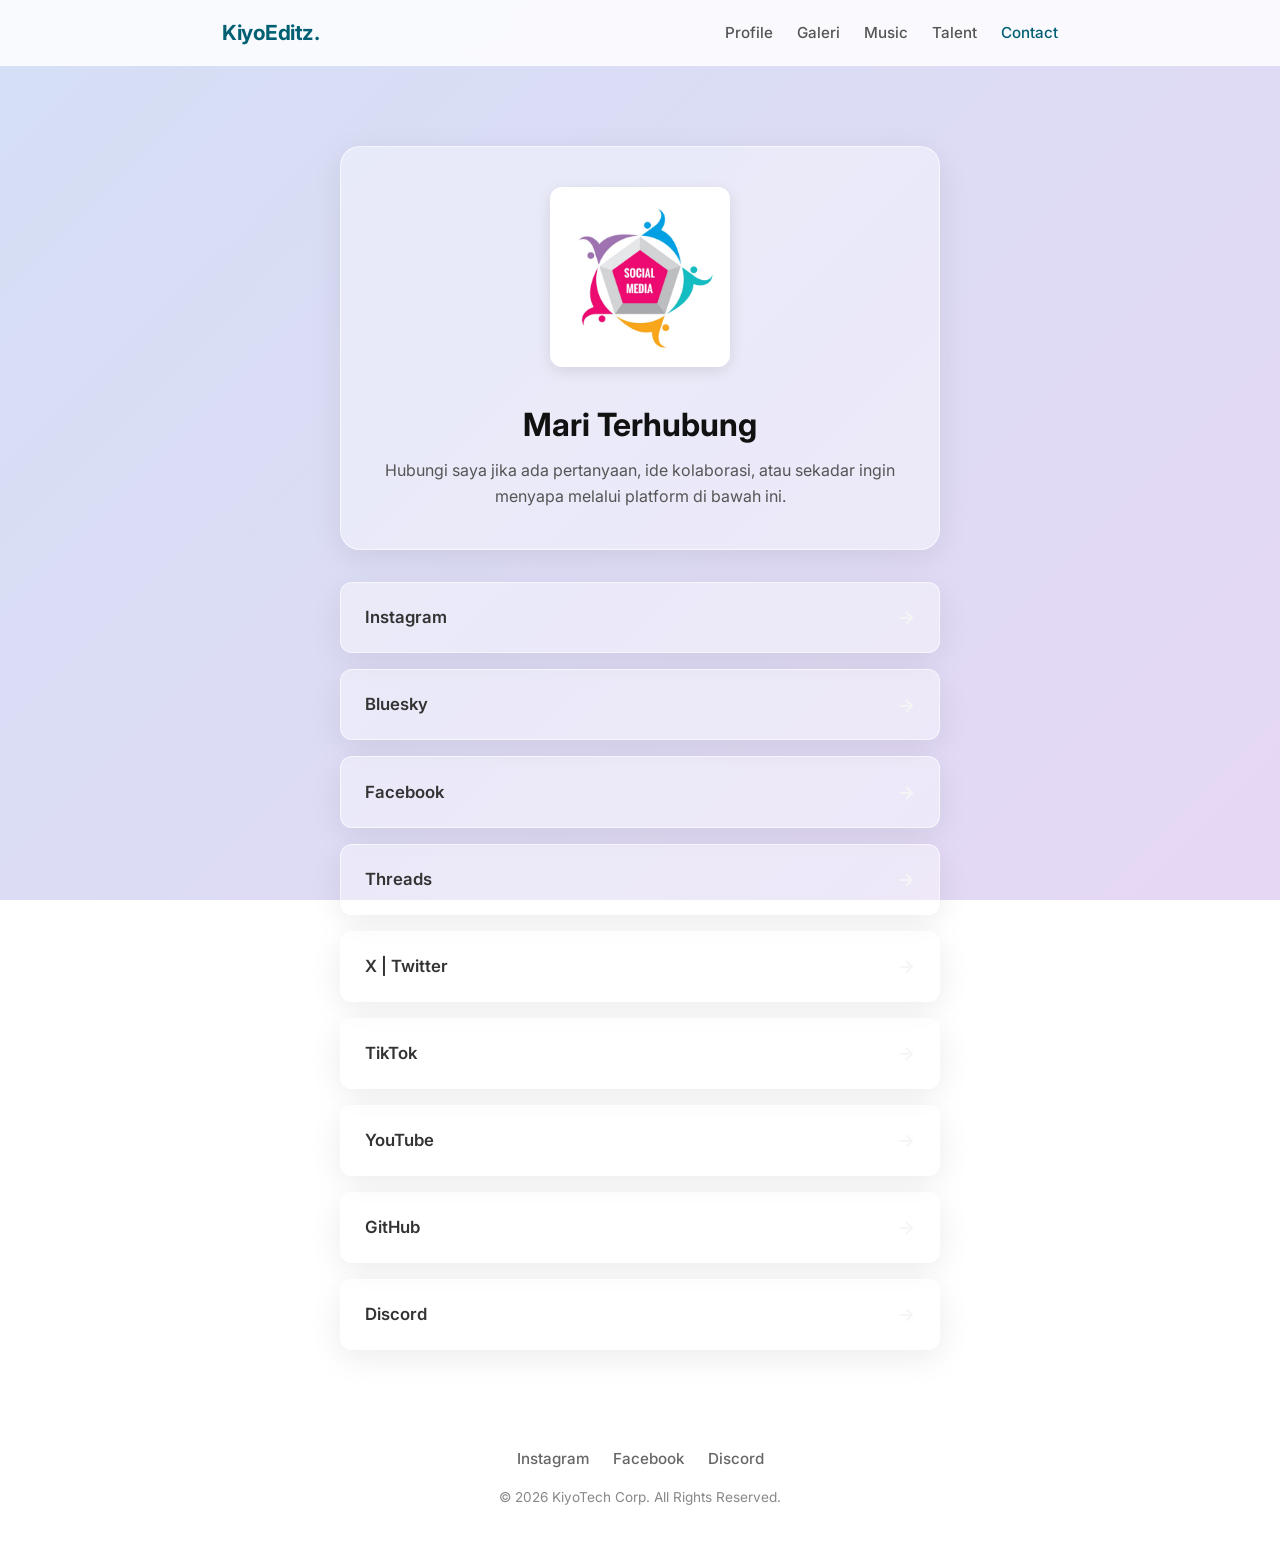
==== contact.html @ 49814f77 "Initial commit" ====
<!DOCTYPE html>
<html lang="id">
<head>
    <meta charset="UTF-8">
    <meta name="viewport" content="width=device-width, initial-scale=1.0">
    <link rel="icon" href="thumbnail.jpg?v=2" sizes="32x32" type="image/png">
    <link rel="stylesheet" href="style1.css">
    <link rel="stylesheet" href="contact.css">
    <link href="https://fonts.googleapis.com/css2?family=Inter:wght@300;400;500;600;700&display=swap" rel="stylesheet">
    <title>Contact | Abi Andriansyah</title>
</head>
<body>
    
    <nav class="navbar">
        <div class="nav-container">
            <span class="logo">KiyoEditz.</span>
            <ul class="nav-links">
                <li><a href="index1.html">Profile</a></li>
                <li><a href="galeri.html">Galeri</a></li>
                <li><a href="music.html">Music</a></li>
                <li><a href="talent.html">Talent</a></li>
                <li><a href="contact.html" class="active">Contact</a></li>   
            </ul>
        </div>
    </nav>

    <main class="container">
        <section class="contact-section fade-in">
            
            <div class="contact-header glass-effect">
                <img src="sosmed.jpg" alt="Social Media Banner" class="contact-banner" onerror="this.style.display='none'"> 
                
                <h1 class="section-title">Mari Terhubung</h1>
                <p class="section-subtitle">Hubungi saya jika ada pertanyaan, ide kolaborasi, atau sekadar ingin menyapa melalui platform di bawah ini.</p>
            </div>

            <div class="social-grid">
                
                <a href="https://www.instagram.com/kiyoeditz" target="_blank" class="social-card glass-effect instagram">
                    <span class="platform-name">Instagram</span>
                    <span class="arrow">→</span>
                </a>

                <a href="https://bsky.app/profile/kiyoeditz.bsky.social" target="_blank" class="social-card glass-effect bluesky">
                    <span class="platform-name">Bluesky</span>
                    <span class="arrow">→</span>
                </a>

                <a href="https://www.facebook.com/profile.php?id=100077102250480&mibextid=ZbWKwL" target="_blank" class="social-card glass-effect facebook">
                    <span class="platform-name">Facebook</span>
                    <span class="arrow">→</span>
                </a>

                <a href="https://www.threads.net/@kiyoeditz?hl=id" target="_blank" class="social-card glass-effect threads">
                    <span class="platform-name">Threads</span>
                    <span class="arrow">→</span>
                </a>

                <a href="https://x.com/Kiyo_Editz" target="_blank" class="social-card glass-effect x-twitter">
                    <span class="platform-name">X | Twitter</span>
                    <span class="arrow">→</span>
                </a>

                <a href="https://vt.tiktok.com/ZSjAC2k5x/" target="_blank" class="social-card glass-effect tiktok">
                    <span class="platform-name">TikTok</span>
                    <span class="arrow">→</span>
                </a>

                <a href="https://youtube.com/@kiyo_editz?si=ZFzdmehe8snTEIBn" target="_blank" class="social-card glass-effect youtube">
                    <span class="platform-name">YouTube</span>
                    <span class="arrow">→</span>
                </a>

                <a href="https://github.com/KiyoEditz/" target="_blank" class="social-card glass-effect github">
                    <span class="platform-name">GitHub</span>
                    <span class="arrow">→</span>
                </a>

                <a href="https://discord.com/users/813365850979041302" target="_blank" class="social-card glass-effect discord">
                    <span class="platform-name">Discord</span>
                    <span class="arrow">→</span>
                </a>

            </div>
        </section>
    </main>

    <footer class="footer fade-in delay-1">
        <div class="social-links">
            <a href="https://www.instagram.com/kiyoeditz" class="social-btn">Instagram</a>
            <a href="https://www.facebook.com/profile.php?id=100077102250480&mibextid=ZbWKwL" class="social-btn">Facebook</a>
            <a href="https://discord.com/users/813365850979041302" class="social-btn">Discord</a>
        </div>
        <p>© 2026 KiyoTech Corp. All Rights Reserved.</p>
    </footer>

</body>
</html>
---- style1.css ----
/* Reset dan Dasar */
* {
    margin: 0;
    padding: 0;
    box-sizing: border-box;
}

body {
    font-family: 'Inter', sans-serif;
    /* Gradien sedikit diperdalam (biru-ungu pastel) agar efek kaca terlihat tembus pandang */
    background: linear-gradient(135deg, #d4dff5 0%, #e6d8f5 100%);
    color: #333333;
    line-height: 1.6;
    display: flex;
    flex-direction: column;
    min-height: 100vh;
    background-attachment: fixed; 
}

/* --- KELAS UTAMA UNTUK EFEK GLASS --- */
.glass-effect {
    /* Opacity putih dikurangi dari 0.7 ke 0.4 agar lebih tembus pandang */
    background: rgba(255, 255, 255, 0.4); 
    backdrop-filter: blur(12px) saturate(180%);
    -webkit-backdrop-filter: blur(12px) saturate(180%);
    border: 1px solid rgba(255, 255, 255, 0.6);
    box-shadow: 0 8px 32px rgba(0, 0, 0, 0.08);
    transition: transform 0.3s ease, box-shadow 0.3s ease;
}

.glass-effect:hover {
    transform: translateY(-5px); 
    box-shadow: 0 12px 40px rgba(0, 0, 0, 0.12); 
}

/* Navigasi Minimalis (Juga diberi sedikit efek glass) */
.navbar {
    background: rgba(255, 255, 255, 0.85);
    backdrop-filter: blur(10px);
    border-bottom: 1px solid rgba(255, 255, 255, 0.3);
    position: sticky;
    top: 0;
    z-index: 100;
}

.nav-container {
    max-width: 900px;
    margin: 0 auto;
    display: flex;
    justify-content: space-between;
    align-items: center;
    padding: 1rem 2rem;
}

.logo {
    font-weight: 700;
    font-size: 1.3rem;
    /* Menggunakan warna aksen teal tua */
    color: #005f73; 
    letter-spacing: -0.5px;
}

.nav-links {
    list-style: none;
    display: flex;
    gap: 1.5rem;
}

.nav-links a {
    text-decoration: none;
    color: #555;
    font-size: 0.95rem;
    font-weight: 500;
    transition: color 0.3s ease;
    position: relative;
}

/* Aksen warna saat hover */
.nav-links a:hover, .nav-links a.active {
    color: #005f73; /* Warna aksen */
}

/* Kontainer Utama */
.container {
    max-width: 800px;
    margin: 4rem auto;
    padding: 0 2rem;
    flex: 1;
}

/* Bagian CV / Header */
/* Menambahkan class glass-effect di sini */
.cv-header {
    display: flex;
    align-items: center;
    gap: 2rem;
    padding: 2.5rem;
    border-radius: 20px; /* Radius lebih tumpul agar terlihat modern */
}

.profile-img {
    width: 120px;
    height: 120px;
    border-radius: 50%;
    object-fit: cover;
    /* Memberi border putih di sekeliling foto agar kontras dengan kaca */
    border: 4px solid rgba(255, 255, 255, 0.8);
    box-shadow: 0 4px 15px rgba(0, 0, 0, 0.1);
}

.profile-info h1 {
    font-size: 2.2rem;
    font-weight: 700;
    color: #222;
    margin-bottom: 0.2rem;
    letter-spacing: -0.5px;
}

.role {
    font-size: 1.1rem;
    font-weight: 400;
    color: #005f73; /* Warna aksen pada role */
    margin-bottom: 1.2rem;
}

/* Keahlian (Skills Badges) */
.skills-container {
    display: flex;
    flex-wrap: wrap;
    gap: 0.6rem;
}

.skill-badge {
    /* Badge dibuat sedikit transparan juga */
    background-color: rgba(255, 255, 255, 0.6);
    border: 1px solid rgba(0, 95, 115, 0.2);
    color: #005f73;
    font-size: 0.85rem;
    padding: 0.5rem 1rem;
    border-radius: 30px;
    font-weight: 600;
    transition: all 0.3s ease;
}

.skill-badge:hover {
    background-color: #005f73;
    color: white;
    border-color: #005f73;
}

/* Quotes Section */
.quotes-section {
    margin-top: 3rem;
    text-align: center;
}

/* Menambahkan class glass-effect di sini */
.quote-box {
    padding: 2.5rem;
    border-radius: 16px;
    /* Mengganti border kiri hitam menjadi warna aksen */
    border-left: 4px solid #005f73;
    margin-bottom: 2rem;
    text-align: left;
}

.typing-container {
    font-size: 1.1rem;
    color: #444;
    min-height: 1.5rem;
    margin-bottom: 1rem;
    font-weight: 500;
}

.delay-text {
    font-style: italic;
    color: #666;
    font-weight: 400;
}

/* Tombol Aksi */
.action-btn {
    display: inline-block;
    text-decoration: none;
    color: #fff;
    /* Menggunakan warna aksen, bukan hitam */
    background: linear-gradient(135deg, #005f73 0%, #0a9396 100%);
    padding: 0.8rem 2rem;
    border-radius: 50px;
    font-size: 1rem;
    font-weight: 600;
    box-shadow: 0 4px 15px rgba(0, 95, 115, 0.3);
    transition: transform 0.2s ease, box-shadow 0.2s ease;
}

.action-btn:hover {
    transform: translateY(-3px);
    box-shadow: 0 8px 25px rgba(0, 95, 115, 0.4);
}

/* Footer Minimalis */
.footer {
    text-align: center;
    padding: 2rem;
    background: rgba(255, 255, 255, 0.6);
    backdrop-filter: blur(10px);
    border-top: 1px solid rgba(255, 255, 255, 0.3);
    margin-top: auto;
}

.social-links {
    display: flex;
    justify-content: center;
    gap: 1.5rem;
    margin-bottom: 1rem;
}

.social-btn {
    text-decoration: none;
    color: #666;
    font-size: 0.95rem;
    font-weight: 500;
    transition: color 0.3s ease;
}

.social-btn:hover {
    color: #005f73;
}

.footer p {
    font-size: 0.85rem;
    color: #888;
}

/* ========================================= */
/* ANIMASI HALUS               */
/* ========================================= */
.fade-in {
    opacity: 0;
    transform: translateY(30px); /* Jarak muncul lebih jauh */
    animation: fadeInUp 1s cubic-bezier(0.2, 0.8, 0.2, 1) forwards;
}

.delay-1 { animation-delay: 0.3s; }
.delay-2 { animation-delay: 0.6s; }

@keyframes fadeInUp {
    to {
        opacity: 1;
        transform: translateY(0);
    }
}

/* ========================================= */
/* RESPONSIVE                  */
/* ========================================= */
@media (max-width: 768px) {
    .cv-header {
        flex-direction: column;
        text-align: center;
        padding: 2rem;
    }
    
    .profile-img {
        width: 100px;
        height: 100px;
    }

    .skills-container {
        justify-content: center;
    }

    .nav-container {
        flex-direction: column;
        gap: 1rem;
        padding: 1rem;
    }

    .nav-links {
        flex-wrap: wrap;
        justify-content: center;
        gap: 1rem;
    }
    
    .quote-box {
        padding: 1.5rem;
    }
}
---- contact.css ----
/* ========================================= */
/* CSS KHUSUS UNTUK HALAMAN CONTACT          */
/* ========================================= */

.contact-section {
    padding-top: 1rem;
    max-width: 600px; /* Dipersempit sedikit agar terlihat rapi seperti Linktree */
    margin: 0 auto;
}

/* --- Header Section --- */
.contact-header {
    text-align: center;
    padding: 2.5rem 2rem;
    border-radius: 20px;
    margin-bottom: 2rem;
}

.contact-banner {
    width: 100%;
    max-height: 180px;
    max-width: 180px;
    /* object-fit: cover;*/
    border-radius: 12px;
    margin-bottom: 1.5rem;
    box-shadow: 0 4px 15px rgba(0,0,0,0.1);
}

.section-title {
    font-size: 2rem;
    color: #111;
    font-weight: 700;
    margin-bottom: 0.5rem;
}

.section-subtitle {
    color: #555;
    font-size: 1rem;
    line-height: 1.6;
}

/* --- Grid Card Sosial Media --- */
.social-grid {
    display: flex;
    flex-direction: column;
    gap: 1rem;
}

/* Base style untuk Card */
.social-card {
    display: flex;
    justify-content: space-between;
    align-items: center;
    padding: 1.2rem 1.5rem;
    border-radius: 12px;
    text-decoration: none;
    color: #333;
    font-weight: 600;
    font-size: 1.05rem;
    /* Efek transisi yang sangat halus */
    transition: transform 0.3s ease, box-shadow 0.3s ease, color 0.3s ease;
}

/* Efek teks saat di hover */
.social-card:hover {
    background-color: #005f73;
    color: white;
    border-color: #005f73;
}

/* Animasi Panah Kanan */
.arrow {
    font-size: 1.2rem;
    color: whitesmoke;
    transition: transform 0.3s ease, color 0.3s ease;
}

.social-card:hover .arrow {
    transform: translateX(5px); /* Panah bergeser ke kanan saat di-hover */
    color: white;
}

/* --- Responsive Khusus Contact --- */
@media (max-width: 768px) {
    .contact-header {
        padding: 1.5rem;
    }
    
    .social-card {
        padding: 1rem 1.2rem;
    }
}
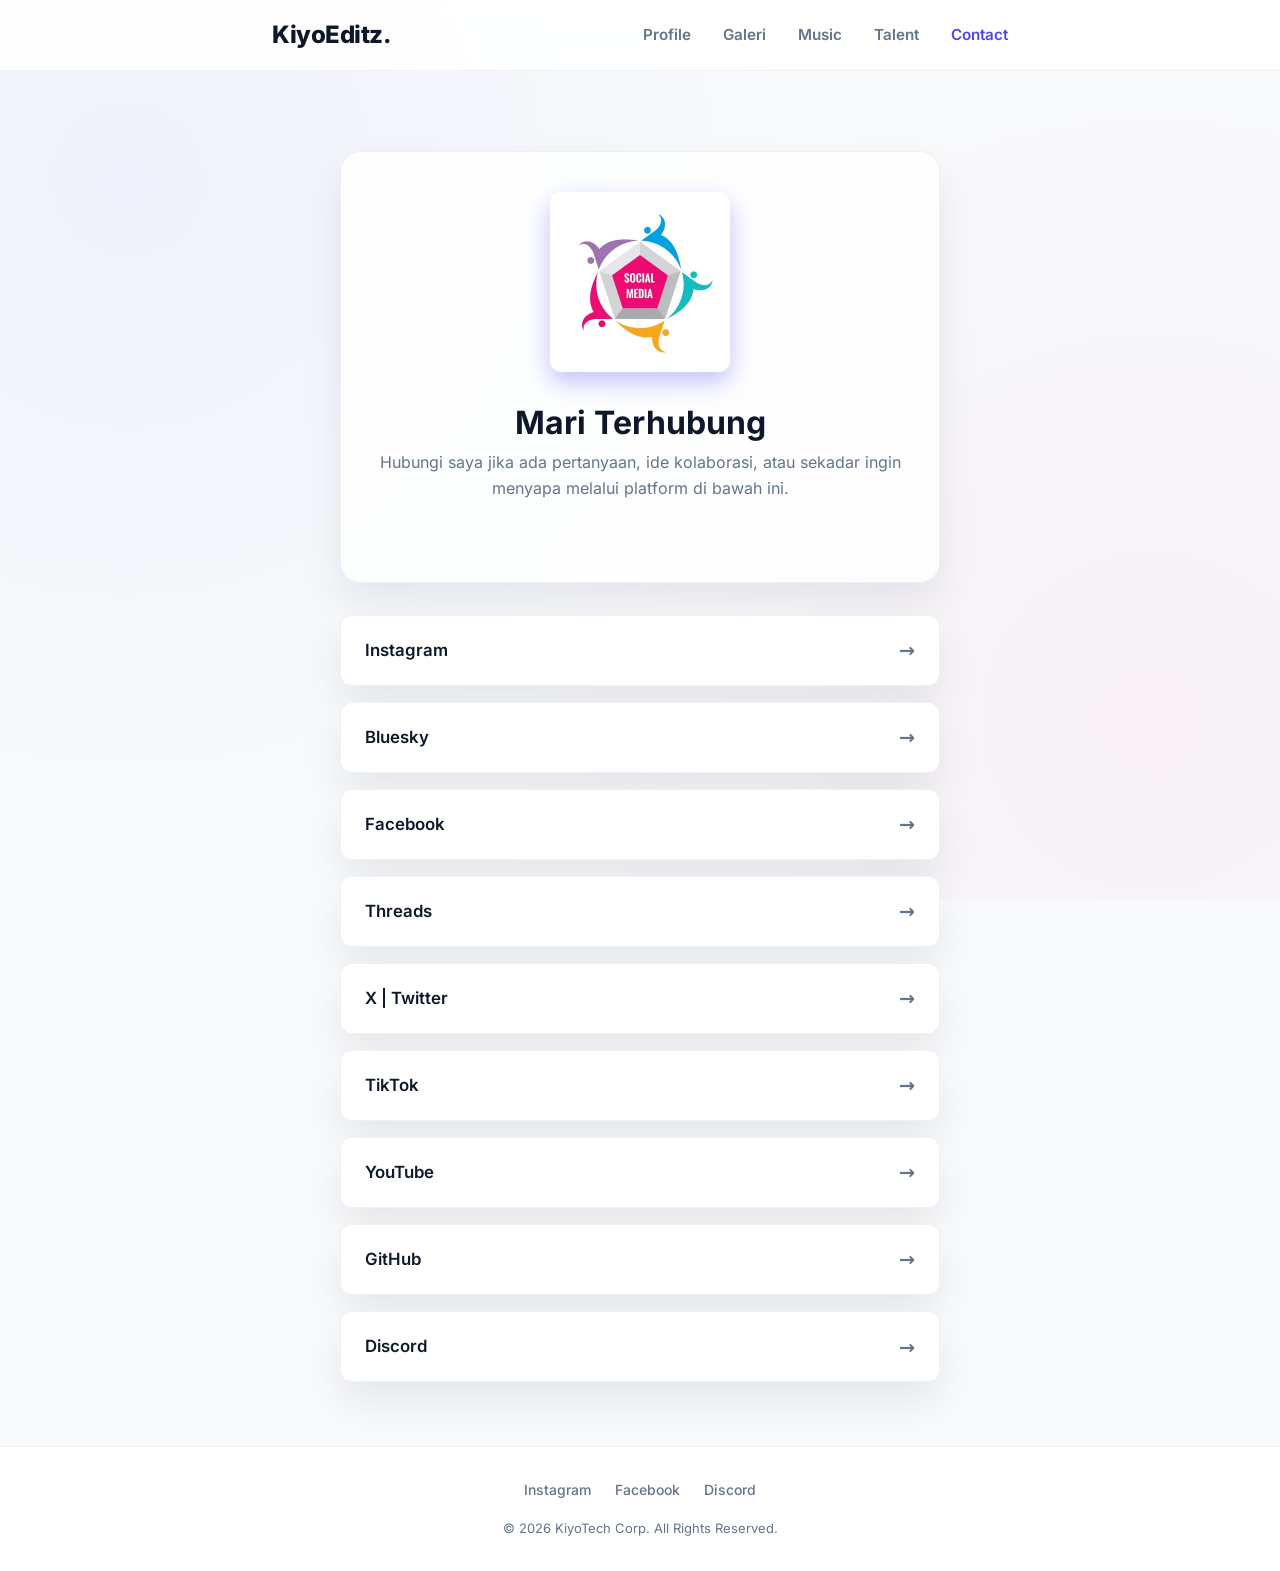
==== commit 3bca6988: "feat: overhaul website with custom design system, pages, and cloudflare config" ====
--- a/contact.html
+++ b/contact.html
@@ -3,82 +3,102 @@
 <head>
     <meta charset="UTF-8">
     <meta name="viewport" content="width=device-width, initial-scale=1.0">
-    <link rel="icon" href="thumbnail.jpg?v=2" sizes="32x32" type="image/png">
-    <link rel="stylesheet" href="style1.css">
-    <link rel="stylesheet" href="contact.css">
-    <link href="https://fonts.googleapis.com/css2?family=Inter:wght@300;400;500;600;700&display=swap" rel="stylesheet">
+    <meta name="theme-color" content="#F8FAFC">
+    <meta name="description" content="Hubungi Abi Andriansyah lewat Instagram, GitHub, Discord, dan platform lainnya.">
+    <link rel="icon" href="favicon.ico" sizes="any">
+    <link rel="icon" href="assets/img/favicon/favicon-32.png" type="image/png" sizes="32x32">
+    <link rel="apple-touch-icon" href="assets/img/favicon/apple-touch-icon.png">
+    <link rel="stylesheet" href="assets/css/tokens.css">
+    <link rel="stylesheet" href="assets/css/base.css">
+    <link rel="stylesheet" href="assets/css/contact.css">
     <title>Contact | Abi Andriansyah</title>
 </head>
 <body>
-    
-    <nav class="navbar">
-        <div class="nav-container">
-            <span class="logo">KiyoEditz.</span>
-            <ul class="nav-links">
-                <li><a href="index1.html">Profile</a></li>
-                <li><a href="galeri.html">Galeri</a></li>
-                <li><a href="music.html">Music</a></li>
-                <li><a href="talent.html">Talent</a></li>
-                <li><a href="contact.html" class="active">Contact</a></li>   
-            </ul>
-        </div>
-    </nav>
 
-    <main class="container">
+    <a class="skip-link" href="#main">Langsung ke konten</a>
+
+    <header class="site-header">
+        <!-- KEEP IN SYNC: profil/galeri/music/talent/contact -->
+        <nav class="navbar" aria-label="Navigasi utama">
+            <div class="nav-container">
+                <span class="logo">KiyoEditz.</span>
+                <ul class="nav-links">
+                    <li><a href="profil.html">Profile</a></li>
+                    <li><a href="galeri.html">Galeri</a></li>
+                    <li><a href="music.html">Music</a></li>
+                    <li><a href="talent.html">Talent</a></li>
+                    <li><a href="contact.html" class="active" aria-current="page">Contact</a></li>
+                </ul>
+            </div>
+        </nav>
+    </header>
+
+    <main class="container" id="main" tabindex="-1">
         <section class="contact-section fade-in">
-            
+
             <div class="contact-header glass-effect">
-                <img src="sosmed.jpg" alt="Social Media Banner" class="contact-banner" onerror="this.style.display='none'"> 
-                
+                <img src="assets/img/brand/sosmed.webp" width="360" height="360"
+                    alt="Ilustrasi banner media sosial" class="contact-banner" decoding="async">
+
                 <h1 class="section-title">Mari Terhubung</h1>
-                <p class="section-subtitle">Hubungi saya jika ada pertanyaan, ide kolaborasi, atau sekadar ingin menyapa melalui platform di bawah ini.</p>
+                <p class="section-subtitle">Hubungi saya jika ada pertanyaan, ide kolaborasi, atau sekadar ingin
+                    menyapa melalui platform di bawah ini.</p>
             </div>
 
             <div class="social-grid">
-                
-                <a href="https://www.instagram.com/kiyoeditz" target="_blank" class="social-card glass-effect instagram">
+
+                <a href="https://www.instagram.com/kiyoeditz" target="_blank" rel="noopener noreferrer"
+                    class="social-card glass-effect instagram">
                     <span class="platform-name">Instagram</span>
-                    <span class="arrow">→</span>
+                    <span class="arrow" aria-hidden="true">→</span>
                 </a>
 
-                <a href="https://bsky.app/profile/kiyoeditz.bsky.social" target="_blank" class="social-card glass-effect bluesky">
+                <a href="https://bsky.app/profile/kiyoeditz.bsky.social" target="_blank" rel="noopener noreferrer"
+                    class="social-card glass-effect bluesky">
                     <span class="platform-name">Bluesky</span>
-                    <span class="arrow">→</span>
+                    <span class="arrow" aria-hidden="true">→</span>
                 </a>
 
-                <a href="https://www.facebook.com/profile.php?id=100077102250480&mibextid=ZbWKwL" target="_blank" class="social-card glass-effect facebook">
+                <a href="https://www.facebook.com/profile.php?id=100077102250480&amp;mibextid=ZbWKwL"
+                    target="_blank" rel="noopener noreferrer" class="social-card glass-effect facebook">
                     <span class="platform-name">Facebook</span>
-                    <span class="arrow">→</span>
+                    <span class="arrow" aria-hidden="true">→</span>
                 </a>
 
-                <a href="https://www.threads.net/@kiyoeditz?hl=id" target="_blank" class="social-card glass-effect threads">
+                <a href="https://www.threads.net/@kiyoeditz?hl=id" target="_blank" rel="noopener noreferrer"
+                    class="social-card glass-effect threads">
                     <span class="platform-name">Threads</span>
-                    <span class="arrow">→</span>
+                    <span class="arrow" aria-hidden="true">→</span>
                 </a>
 
-                <a href="https://x.com/Kiyo_Editz" target="_blank" class="social-card glass-effect x-twitter">
+                <a href="https://x.com/Kiyo_Editz" target="_blank" rel="noopener noreferrer"
+                    class="social-card glass-effect x-twitter">
                     <span class="platform-name">X | Twitter</span>
-                    <span class="arrow">→</span>
+                    <span class="arrow" aria-hidden="true">→</span>
                 </a>
 
-                <a href="https://vt.tiktok.com/ZSjAC2k5x/" target="_blank" class="social-card glass-effect tiktok">
+                <a href="https://vt.tiktok.com/ZSjAC2k5x/" target="_blank" rel="noopener noreferrer"
+                    class="social-card glass-effect tiktok">
                     <span class="platform-name">TikTok</span>
-                    <span class="arrow">→</span>
+                    <span class="arrow" aria-hidden="true">→</span>
                 </a>
 
-                <a href="https://youtube.com/@kiyo_editz?si=ZFzdmehe8snTEIBn" target="_blank" class="social-card glass-effect youtube">
+                <a href="https://youtube.com/@kiyo_editz?si=ZFzdmehe8snTEIBn" target="_blank"
+                    rel="noopener noreferrer" class="social-card glass-effect youtube">
                     <span class="platform-name">YouTube</span>
-                    <span class="arrow">→</span>
+                    <span class="arrow" aria-hidden="true">→</span>
                 </a>
 
-                <a href="https://github.com/KiyoEditz/" target="_blank" class="social-card glass-effect github">
+                <a href="https://github.com/KiyoEditz/" target="_blank" rel="noopener noreferrer"
+                    class="social-card glass-effect github">
                     <span class="platform-name">GitHub</span>
-                    <span class="arrow">→</span>
+                    <span class="arrow" aria-hidden="true">→</span>
                 </a>
 
-                <a href="https://discord.com/users/813365850979041302" target="_blank" class="social-card glass-effect discord">
+                <a href="https://discord.com/users/813365850979041302" target="_blank" rel="noopener noreferrer"
+                    class="social-card glass-effect discord">
                     <span class="platform-name">Discord</span>
-                    <span class="arrow">→</span>
+                    <span class="arrow" aria-hidden="true">→</span>
                 </a>
 
             </div>
@@ -87,9 +107,12 @@
 
     <footer class="footer fade-in delay-1">
         <div class="social-links">
-            <a href="https://www.instagram.com/kiyoeditz" class="social-btn">Instagram</a>
-            <a href="https://www.facebook.com/profile.php?id=100077102250480&mibextid=ZbWKwL" class="social-btn">Facebook</a>
-            <a href="https://discord.com/users/813365850979041302" class="social-btn">Discord</a>
+            <a href="https://www.instagram.com/kiyoeditz" class="social-btn" target="_blank"
+                rel="noopener noreferrer">Instagram</a>
+            <a href="https://www.facebook.com/profile.php?id=100077102250480&amp;mibextid=ZbWKwL"
+                class="social-btn" target="_blank" rel="noopener noreferrer">Facebook</a>
+            <a href="https://discord.com/users/813365850979041302" class="social-btn" target="_blank"
+                rel="noopener noreferrer">Discord</a>
         </div>
         <p>© 2026 KiyoTech Corp. All Rights Reserved.</p>
     </footer>
--- a/assets/css/tokens.css
+++ b/assets/css/tokens.css
@@ -0,0 +1,121 @@
+/* ========================================= */
+/* DESIGN TOKENS: Luminous Tech-Pop          */
+/* ========================================= */
+/* Sumber tunggal untuk warna, radius, spasi, */
+/* tipografi, dan motion. Ditautkan langsung  */
+/* lewat <link> di setiap halaman SEBELUM     */
+/* stylesheet lain - jangan pakai @import.    */
+/* Jangan menyalin ulang blok ini di file     */
+/* lain - ubah di sini saja.                  */
+
+:root {
+    /* --- Warna dasar --- */
+    --bg-base: #F8FAFC;
+    --surface: #FFFFFF;
+    --primary: #6366F1;
+    --primary-hover: #4F46E5;
+    --accent-energy: #EC4899;
+    --accent-fresh: #06B6D4;
+
+    /* Teks */
+    --text-main: #0F172A;
+    --text-muted: #64748B;
+    /* Primary versi aman-untuk-teks: #6366F1 di atas #F8FAFC
+       hanya ~4.2:1, gagal WCAG AA untuk teks kecil. */
+    --text-link: #4F46E5;
+    --text-on-primary: #FFFFFF;
+
+    /* --- Kanal RGB (tanpa koma, agar bisa diberi alpha) --- */
+    --primary-rgb: 99 102 241;
+    --energy-rgb: 236 72 153;
+    --fresh-rgb: 6 182 212;
+    --ink-rgb: 15 23 42;
+    --white-rgb: 255 255 255;
+
+    /* --- Alpha semantik turunan --- */
+    --primary-a05: rgb(var(--primary-rgb) / .05);
+    --primary-a10: rgb(var(--primary-rgb) / .10);
+    --primary-a12: rgb(var(--primary-rgb) / .12);
+    --primary-a20: rgb(var(--primary-rgb) / .20);
+    --primary-a30: rgb(var(--primary-rgb) / .30);
+    --primary-a40: rgb(var(--primary-rgb) / .40);
+
+    --energy-a05: rgb(var(--energy-rgb) / .05);
+    --energy-a10: rgb(var(--energy-rgb) / .10);
+    --energy-a15: rgb(var(--energy-rgb) / .15);
+    --energy-a20: rgb(var(--energy-rgb) / .20);
+
+    --fresh-a10: rgb(var(--fresh-rgb) / .10);
+
+    --ink-a03: rgb(var(--ink-rgb) / .03);
+    --ink-a08: rgb(var(--ink-rgb) / .08);
+
+    /* Permukaan kaca */
+    --glass-bg: rgb(var(--white-rgb) / .80);
+    --glass-bg-strong: rgb(var(--white-rgb) / .90);
+    --glass-border: rgb(var(--ink-rgb) / .06);
+
+    /* Scrim foto (caption di atas gambar) */
+    --scrim: linear-gradient(to top, rgb(0 0 0 / .85) 0%, rgb(0 0 0 / 0) 100%);
+
+    /* --- Bayangan --- */
+    --shadow-card: 0 20px 40px rgb(var(--ink-rgb) / .08);
+    --shadow-card-hover: 0 25px 50px rgb(var(--ink-rgb) / .12);
+    --shadow-button: 0 10px 25px rgb(var(--primary-rgb) / .40);
+    --shadow-button-hover: 0 15px 30px rgb(var(--primary-rgb) / .50);
+    --shadow-pop: 0 4px 15px rgb(var(--primary-rgb) / .15);
+    --shadow-media: 0 4px 20px rgb(0 0 0 / .15);
+    --shadow-media-sm: 0 4px 10px rgb(0 0 0 / .20);
+
+    /* --- Radius (menggantikan 8/12/14/16/20/24/30/50/999) --- */
+    --radius-xs: 8px;
+    --radius-sm: 12px;
+    --radius-md: 16px;
+    --radius-lg: 20px;
+    --radius-xl: 24px;
+    --radius-pill: 999px;
+    --radius-circle: 50%;
+
+    /* --- Spasi (basis 4px) --- */
+    --space-1: .25rem;
+    --space-2: .5rem;
+    --space-3: .75rem;
+    --space-4: 1rem;
+    --space-5: 1.25rem;
+    --space-6: 1.5rem;
+    --space-8: 2rem;
+    --space-10: 2.5rem;
+    --space-12: 3rem;
+
+    /* --- Tipografi --- */
+    /* Fallback Jepang ditulis eksplisit: Inter tidak punya glyph CJK,
+       dan beberapa judul lagu memakai aksara Jepang. */
+    --font-sans: 'Inter', system-ui, -apple-system, 'Segoe UI', 'Hiragino Kaku Gothic ProN', 'Yu Gothic UI', Meiryo, sans-serif;
+    --fs-xs: .8125rem;
+    --fs-sm: .875rem;
+    --fs-base: 1rem;
+    --fs-md: clamp(1.0625rem, .98rem + .4vw, 1.15rem);
+    --fs-lg: clamp(1.25rem, 1.1rem + .75vw, 1.5rem);
+    --fs-xl: clamp(1.5rem, 1.25rem + 1.25vw, 2rem);
+    --fs-2xl: clamp(1.75rem, 1.35rem + 2vw, 2.5rem);
+    --fs-3xl: clamp(2rem, 1.5rem + 3vw, 3rem);
+    --lh-tight: 1.2;
+    --lh-base: 1.6;
+
+    /* --- Layout --- */
+    --container-max: 800px;
+    /* Hanya halaman galeri: cukup untuk 4 kolom masonry. */
+    --container-max-wide: 1200px;
+    --container-pad: clamp(1rem, 4vw, 2rem);
+
+    /* --- Motion --- */
+    --ease-out: cubic-bezier(.2, .8, .2, 1);
+    --dur-fast: 150ms;
+    --dur-base: 250ms;
+    --dur-slow: 400ms;
+
+    /* --- Z-index --- */
+    --z-bg: -1;
+    --z-nav: 100;
+    --z-overlay: 1000;
+}
--- a/assets/css/base.css
+++ b/assets/css/base.css
@@ -0,0 +1,481 @@
+/* ========================================= */
+/* BASE: kerangka bersama semua halaman      */
+/* (reset, navbar, container, footer, kartu) */
+/* ========================================= */
+
+/* --- Font: Inter variable, di-host sendiri --- */
+/* Satu file untuk bobot 400-800. Subset latin + latin-ext saja.
+   Tanpa ini halaman memanggil Google Fonts (render-blocking + CSP). */
+@font-face {
+    font-family: 'Inter';
+    font-style: normal;
+    font-weight: 400 800;
+    font-display: swap;
+    src: url('../fonts/inter-latin-ext.woff2') format('woff2');
+    unicode-range: U+0100-02BA, U+02BD-02C5, U+02C7-02CC, U+02CE-02D7, U+02DD-02FF, U+0304, U+0308, U+0329, U+1D00-1DBF, U+1E00-1E9F, U+1EF2-1EFF, U+2020, U+20A0-20AB, U+20AD-20C4, U+2113, U+2C60-2C7F, U+A720-A7FF;
+}
+
+@font-face {
+    font-family: 'Inter';
+    font-style: normal;
+    font-weight: 400 800;
+    font-display: swap;
+    src: url('../fonts/inter-latin.woff2') format('woff2');
+    unicode-range: U+0000-00FF, U+0131, U+0152-0153, U+02BB-02BC, U+02C6, U+02DA, U+02DC, U+0304, U+0308, U+0329, U+2000-206F, U+20AC, U+2122, U+2191, U+2193, U+2212, U+2215, U+FEFF, U+FFFD;
+}
+
+/* Reset dan Dasar */
+*,
+*::before,
+*::after {
+    margin: 0;
+    padding: 0;
+    box-sizing: border-box;
+}
+
+html {
+    /* clip (bukan hidden) agar position: sticky di navbar tetap bekerja */
+    overflow-x: clip;
+}
+
+body {
+    font-family: var(--font-sans);
+    background-color: var(--bg-base);
+    color: var(--text-main);
+    line-height: var(--lh-base);
+    display: flex;
+    flex-direction: column;
+    min-height: 100vh;
+    background-image: radial-gradient(circle at 10% 20%, var(--primary-a05) 0%, transparent 50%),
+        radial-gradient(circle at 90% 80%, var(--energy-a05, rgb(var(--energy-rgb) / .05)) 0%, transparent 50%);
+    background-attachment: fixed;
+}
+
+img,
+svg {
+    max-width: 100%;
+}
+
+/* --- Aksesibilitas dasar --- */
+
+/* Hanya tampil saat difokus dengan keyboard. */
+.skip-link {
+    position: absolute;
+    top: -100px;
+    left: var(--space-4);
+    z-index: var(--z-overlay);
+    background: var(--primary);
+    color: var(--text-on-primary);
+    padding: var(--space-2) var(--space-4);
+    border-radius: var(--radius-xs);
+    text-decoration: none;
+    font-weight: 600;
+    transition: top var(--dur-fast) ease;
+}
+
+.skip-link:focus {
+    top: var(--space-2);
+}
+
+:where(a, button, input, select, summary, [tabindex]):focus-visible {
+    outline: 2px solid var(--primary-hover);
+    outline-offset: 3px;
+    border-radius: var(--radius-xs);
+}
+
+/* Wadah sprite SVG: hanya definisi <symbol>, tidak pernah tampil. */
+.icon-sprite {
+    display: none;
+}
+
+/* Ikon SVG inline menggantikan Font Awesome. */
+.icon {
+    width: 1em;
+    height: 1em;
+    fill: currentColor;
+    display: inline-block;
+    vertical-align: -0.125em;
+}
+
+/* --- KELAS UTAMA UNTUK EFEK GLASS --- */
+.glass-effect {
+    background: var(--glass-bg);
+    backdrop-filter: blur(12px) saturate(180%);
+    -webkit-backdrop-filter: blur(12px) saturate(180%);
+    border: 1px solid var(--glass-border);
+    box-shadow: var(--shadow-card);
+    transition: transform var(--dur-base) ease, box-shadow var(--dur-base) ease;
+}
+
+/* Hover hanya untuk perangkat berkursor. Di layar sentuh efek
+   translateY bisa "nyangkut" setelah tap karena tidak ada mouseleave. */
+@media (hover: hover) and (pointer: fine) {
+    .glass-effect:hover {
+        transform: translateY(-5px);
+        box-shadow: var(--shadow-card-hover);
+    }
+}
+
+/* --- Navigasi --- */
+.navbar {
+    background: var(--glass-bg-strong);
+    backdrop-filter: blur(10px);
+    -webkit-backdrop-filter: blur(10px);
+    border-bottom: 1px solid var(--glass-border);
+    position: sticky;
+    top: 0;
+    z-index: var(--z-nav);
+}
+
+.nav-container {
+    max-width: var(--container-max);
+    margin: 0 auto;
+    display: flex;
+    justify-content: space-between;
+    align-items: center;
+    gap: var(--space-4);
+    padding: var(--space-4) var(--container-pad);
+}
+
+.logo {
+    font-weight: 800;
+    font-size: var(--fs-lg);
+    color: var(--text-main);
+    letter-spacing: -0.5px;
+    white-space: nowrap;
+}
+
+.logo span {
+    color: var(--primary);
+}
+
+.nav-links {
+    list-style: none;
+    display: flex;
+    gap: var(--space-8);
+}
+
+.nav-links a {
+    text-decoration: none;
+    color: var(--text-muted);
+    font-size: 0.95rem;
+    font-weight: 600;
+    transition: color var(--dur-fast) ease;
+    position: relative;
+    white-space: nowrap;
+}
+
+/* Aksen warna saat hover - --text-link agar kontras teks lolos AA */
+.nav-links a:hover,
+.nav-links a.active {
+    color: var(--text-link);
+}
+
+/* --- Header situs (pembungkus navbar) --- */
+.site-header {
+    position: sticky;
+    top: 0;
+    z-index: var(--z-nav);
+}
+
+/* --- Kontainer Utama --- */
+.container {
+    width: 100%;
+    max-width: var(--container-max);
+    margin: clamp(2rem, 6vw, 4rem) auto;
+    padding: 0 var(--container-pad);
+    flex: 1;
+}
+
+/* Varian lebar untuk grid masonry galeri. Nav ikut dilebarkan agar
+   tepinya tetap sejajar dengan konten (lihat .site-header--wide). */
+.container--wide {
+    max-width: var(--container-max-wide);
+}
+
+.site-header--wide .nav-container {
+    max-width: var(--container-max-wide);
+}
+
+/* --- Judul bagian (dipakai galeri/talent/contact/404) --- */
+.section-title {
+    font-size: var(--fs-xl);
+    color: var(--text-main);
+    font-weight: 700;
+    margin-bottom: var(--space-2);
+    line-height: var(--lh-tight);
+}
+
+.section-subtitle {
+    color: var(--text-muted);
+    margin-bottom: var(--space-10);
+    font-size: var(--fs-base);
+}
+
+/* --- Panel 404 --- */
+.error-panel {
+    padding: var(--space-12) var(--space-8);
+    border-radius: var(--radius-lg);
+    text-align: center;
+}
+
+.error-actions {
+    margin-top: var(--space-8);
+}
+
+/* --- Header CV / Profil --- */
+.cv-header {
+    display: flex;
+    align-items: center;
+    gap: var(--space-8);
+    padding: var(--space-10);
+    border-radius: var(--radius-lg);
+}
+
+.profile-img {
+    width: 120px;
+    height: 120px;
+    flex-shrink: 0;
+    border-radius: var(--radius-circle);
+    object-fit: cover;
+    border: 4px solid var(--surface);
+    box-shadow: var(--shadow-button);
+}
+
+.profile-info h1 {
+    font-size: var(--fs-2xl);
+    font-weight: 700;
+    color: var(--text-main);
+    margin-bottom: var(--space-1);
+    letter-spacing: -0.5px;
+    line-height: var(--lh-tight);
+}
+
+.role {
+    font-size: var(--fs-md);
+    font-weight: 400;
+    color: var(--accent-fresh);
+    margin-bottom: var(--space-5);
+}
+
+.highlight-text {
+    background: linear-gradient(135deg, var(--primary), var(--accent-energy));
+    -webkit-background-clip: text;
+    background-clip: text;
+    -webkit-text-fill-color: transparent;
+    color: var(--primary);
+}
+
+/* --- Keahlian (Skills Badges) --- */
+.skills-container {
+    display: flex;
+    flex-wrap: wrap;
+    gap: 0.6rem;
+}
+
+.skill-badge {
+    background-color: var(--primary-a10);
+    border: 1px solid var(--primary-a20);
+    color: var(--text-link);
+    font-size: var(--fs-sm);
+    padding: var(--space-2) var(--space-4);
+    border-radius: var(--radius-pill);
+    font-weight: 600;
+    transition: color var(--dur-base) ease, background-color var(--dur-base) ease, border-color var(--dur-base) ease;
+}
+
+.skill-badge:hover {
+    background-color: var(--primary);
+    color: var(--text-on-primary);
+    border-color: var(--primary);
+}
+
+/* --- Bagian Kutipan --- */
+.quotes-section {
+    margin-top: var(--space-12);
+    text-align: center;
+}
+
+.quote-box {
+    padding: var(--space-10);
+    border-radius: var(--radius-md);
+    border-left: 4px solid var(--accent-energy);
+    margin-bottom: var(--space-8);
+    text-align: left;
+}
+
+.typing-container {
+    font-size: var(--fs-md);
+    color: var(--text-main);
+    min-height: 1.5rem;
+    margin-bottom: var(--space-4);
+    font-weight: 500;
+}
+
+.delay-text {
+    font-style: italic;
+    color: var(--text-muted);
+    font-weight: 400;
+}
+
+/* --- Tombol Aksi --- */
+.action-btn {
+    display: inline-block;
+    text-decoration: none;
+    color: var(--text-on-primary);
+    background-color: var(--primary);
+    padding: 0.8rem 2rem;
+    border-radius: var(--radius-pill);
+    font-size: var(--fs-base);
+    font-weight: 600;
+    box-shadow: var(--shadow-button);
+    transition: transform var(--dur-fast) ease, box-shadow var(--dur-fast) ease, background-color var(--dur-fast) ease;
+    cursor: pointer;
+    border: none;
+}
+
+.action-btn:hover {
+    background-color: var(--primary-hover);
+    transform: translateY(-3px);
+    box-shadow: var(--shadow-button-hover);
+}
+
+/* --- Halaman 404 --- */
+.error-panel {
+    padding: var(--space-12) var(--space-8);
+    border-radius: var(--radius-lg);
+    text-align: center;
+}
+
+.error-actions {
+    margin-top: var(--space-8);
+}
+
+/* --- Footer --- */
+.footer {
+    text-align: center;
+    padding: var(--space-8);
+    background: var(--glass-bg-strong);
+    backdrop-filter: blur(10px);
+    -webkit-backdrop-filter: blur(10px);
+    border-top: 1px solid var(--glass-border);
+    margin-top: auto;
+}
+
+.social-links {
+    display: flex;
+    justify-content: center;
+    flex-wrap: wrap;
+    gap: var(--space-6);
+    margin-bottom: var(--space-4);
+}
+
+.social-btn {
+    text-decoration: none;
+    color: var(--text-muted);
+    font-size: var(--fs-sm);
+    font-weight: 500;
+    transition: color var(--dur-base) ease;
+}
+
+.social-btn:hover {
+    color: var(--text-link);
+}
+
+.footer p {
+    font-size: var(--fs-xs);
+    color: var(--text-muted);
+}
+
+/* ========================================= */
+/* ANIMASI HALUS                             */
+/* ========================================= */
+/* Pola dibalik: elemen TIDAK dimulai dari opacity 0, jadi kalau
+   animasi gagal/dimatikan kontennya tetap terlihat. */
+.fade-in {
+    animation: fadeInUp var(--dur-slow) var(--ease-out) both;
+}
+
+.delay-1 {
+    animation-delay: 300ms;
+}
+
+.delay-2 {
+    animation-delay: 600ms;
+}
+
+@keyframes fadeInUp {
+    from {
+        opacity: 0;
+        transform: translateY(30px);
+    }
+
+    to {
+        opacity: 1;
+        transform: translateY(0);
+    }
+}
+
+/* Hormati preferensi sistem: matikan animasi dan pastikan terlihat. */
+@media (prefers-reduced-motion: reduce) {
+
+    *,
+    *::before,
+    *::after {
+        animation-duration: 0.01ms !important;
+        animation-iteration-count: 1 !important;
+        transition-duration: 0.01ms !important;
+        scroll-behavior: auto !important;
+    }
+
+    .fade-in {
+        animation: none !important;
+        opacity: 1 !important;
+        transform: none !important;
+    }
+}
+
+/* ========================================= */
+/* RESPONSIVE                                */
+/* ========================================= */
+@media (max-width: 767px) {
+    .cv-header {
+        flex-direction: column;
+        text-align: center;
+        padding: var(--space-8);
+    }
+
+    .profile-img {
+        width: 100px;
+        height: 100px;
+    }
+
+    .skills-container {
+        justify-content: center;
+    }
+
+    .nav-container {
+        flex-direction: column;
+        gap: var(--space-3);
+        padding: var(--space-3) var(--container-pad);
+    }
+
+    /* Satu baris yang bisa digeser, bukan dua baris yang menutupi layar */
+    .nav-links {
+        width: 100%;
+        justify-content: flex-start;
+        gap: var(--space-5);
+        overflow-x: auto;
+        scrollbar-width: none;
+        -webkit-overflow-scrolling: touch;
+        padding-bottom: 2px;
+    }
+
+    .nav-links::-webkit-scrollbar {
+        display: none;
+    }
+
+    .quote-box {
+        padding: var(--space-6);
+    }
+}
--- a/assets/css/contact.css
+++ b/assets/css/contact.css
@@ -0,0 +1,91 @@
+/* ========================================= */
+/* CSS KHUSUS UNTUK HALAMAN CONTACT          */
+/* ========================================= */
+
+/* .section-title / .section-subtitle ada di base.css */
+
+.contact-section {
+    padding-top: var(--space-4);
+    max-width: 600px;
+    margin: 0 auto;
+}
+
+/* --- Header Section --- */
+.contact-header {
+    text-align: center;
+    padding: var(--space-10) var(--space-8);
+    border-radius: var(--radius-lg);
+    margin-bottom: var(--space-8);
+}
+
+.contact-banner {
+    width: 100%;
+    max-height: 180px;
+    max-width: 180px;
+    aspect-ratio: 1;
+    object-fit: cover;
+    border-radius: var(--radius-sm);
+    margin-bottom: var(--space-6);
+    box-shadow: var(--shadow-button);
+    /* Pengganti inline onerror: kalau gambar gagal, muncul kotak
+       bertinta, bukan ikon rusak */
+    background: var(--primary-a10);
+}
+
+/* --- Grid Card Sosial Media --- */
+.social-grid {
+    display: flex;
+    flex-direction: column;
+    gap: var(--space-4);
+}
+
+/* Base style untuk Card */
+.social-card {
+    display: flex;
+    justify-content: space-between;
+    align-items: center;
+    padding: 1.2rem var(--space-6);
+    border-radius: var(--radius-sm);
+    text-decoration: none;
+    color: var(--text-main);
+    font-weight: 600;
+    font-size: 1.05rem;
+    background: var(--surface);
+    border: 1px solid var(--glass-border);
+    box-shadow: var(--shadow-card);
+    transition: transform var(--dur-base) ease, box-shadow var(--dur-base) ease,
+        color var(--dur-base) ease, background-color var(--dur-base) ease;
+}
+
+.arrow {
+    font-size: 1.2rem;
+    color: var(--text-muted);
+    transition: transform var(--dur-base) ease, color var(--dur-base) ease;
+}
+
+/* Hover hanya untuk perangkat berkursor */
+@media (hover: hover) and (pointer: fine) {
+    .social-card:hover {
+        background-color: var(--primary);
+        color: var(--text-on-primary);
+        border-color: var(--primary);
+        transform: translateY(-3px);
+        box-shadow: 0 15px 30px var(--primary-a40);
+    }
+
+    .social-card:hover .arrow {
+        transform: translateX(5px);
+        color: var(--text-on-primary);
+    }
+}
+
+/* --- Responsive Khusus Contact --- */
+@media (max-width: 767px) {
+    .contact-header {
+        padding: var(--space-6);
+    }
+
+    .social-card {
+        padding: var(--space-4) 1.2rem;
+    }
+}
